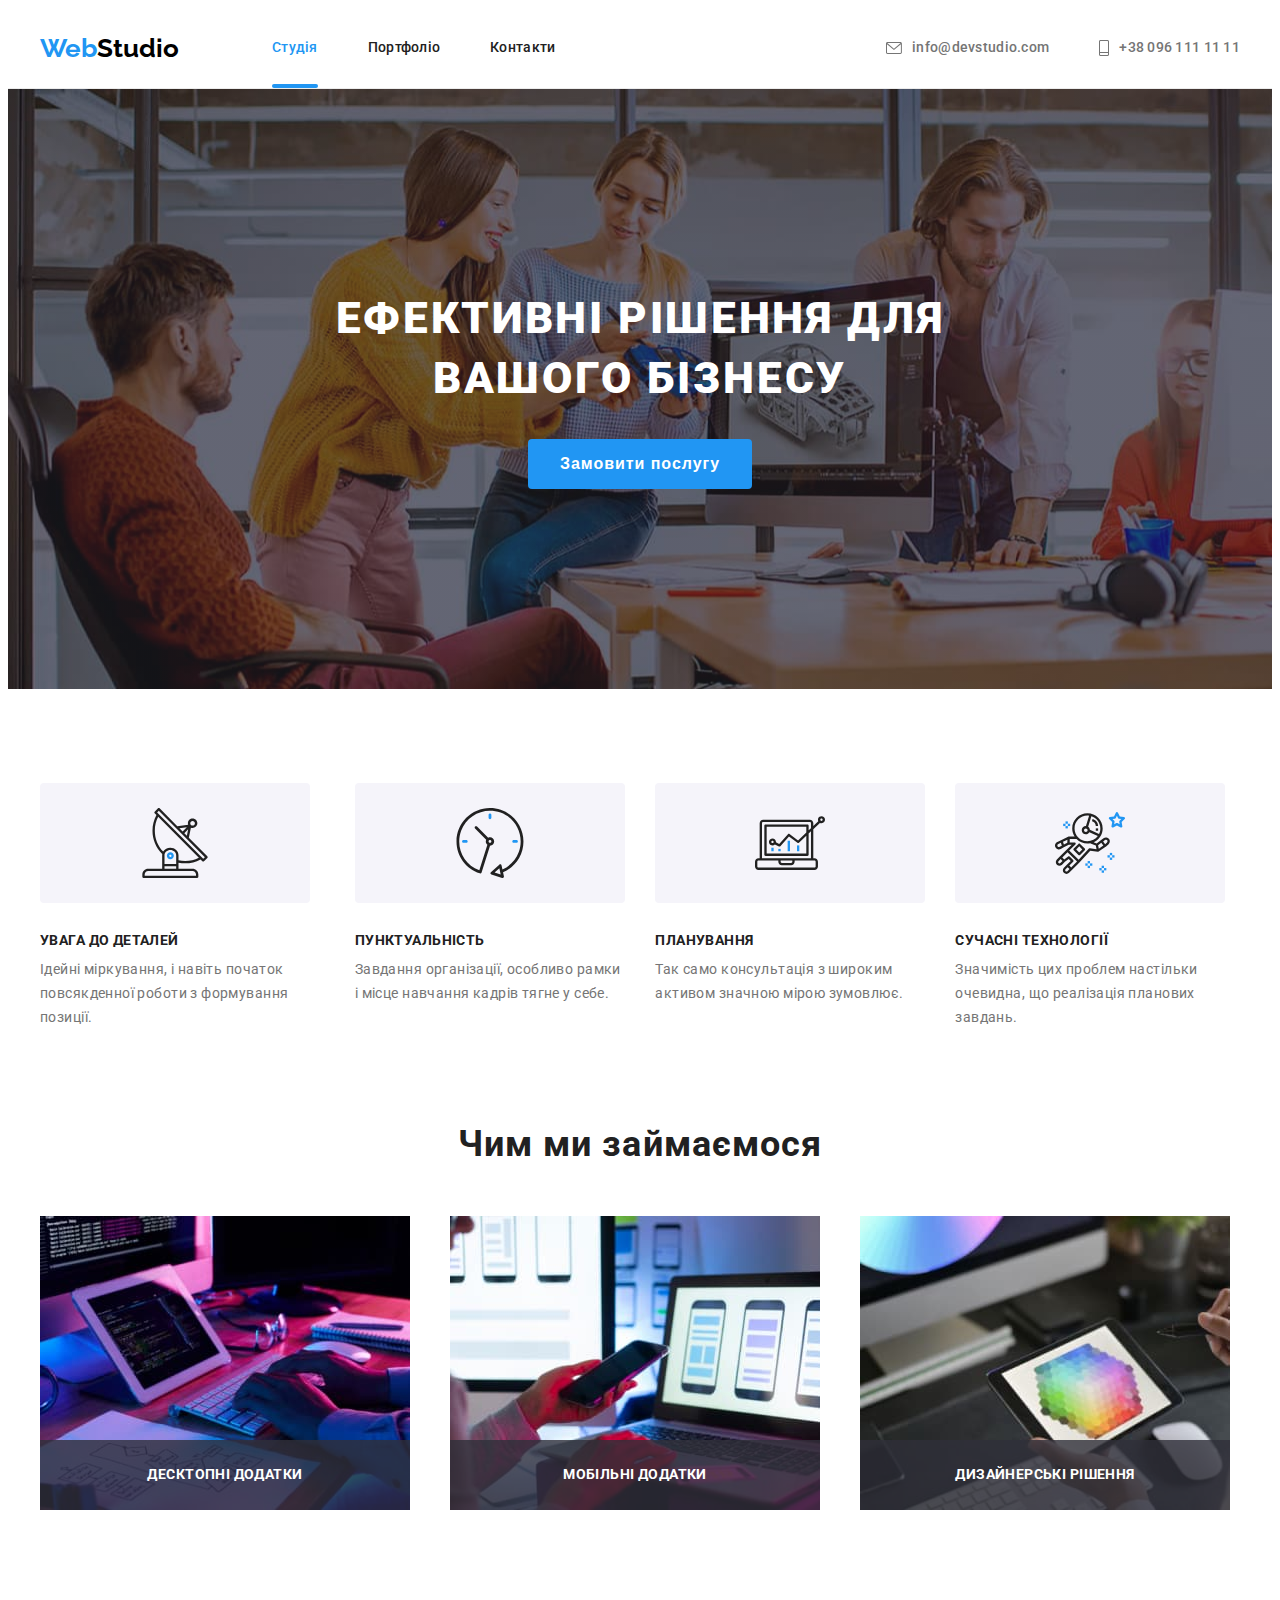
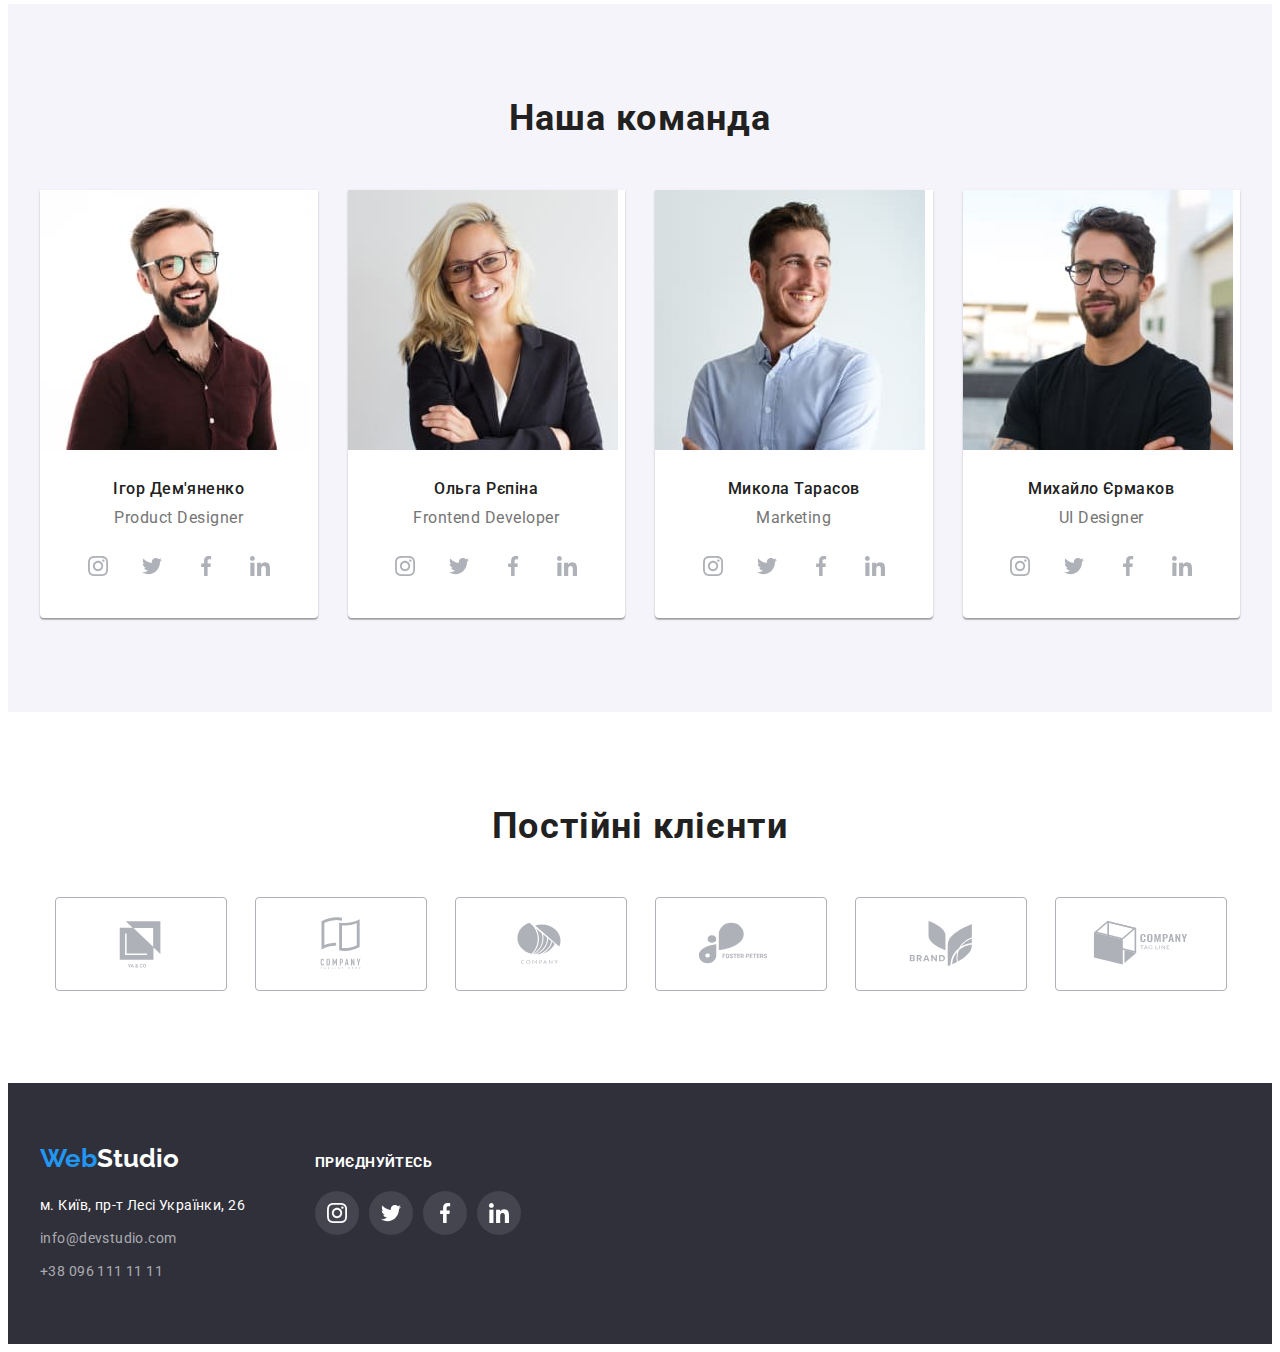
==== index.html @ 1dd3f732 "created and clone rep" ====
<!DOCTYPE html>
<html lang="uk">
  <head>
    <meta charset="UTF-8" />
    <meta http-equiv="X-UA-Compatible" content="IE=edge" />
    <meta name="viewport" content="width=device-width, initial-scale=1.0" />
    <title>Studio</title>
    <link rel="preconnect" href="https://fonts.googleapis.com" />
    <link rel="preconnect" href="https://fonts.gstatic.com" crossorigin />
    <link
      href="https://fonts.googleapis.com/css2?family=Raleway:wght@700&family=Roboto:wght@400;500;700;900&display=swap"
      rel="stylesheet"
    />
    <link
      rel="stylesheet"
      href="https://cdnjs.cloudflare.com/ajax/libs/modern-normalize/1.1.0/modern-normalize.min.css"
      integrity="sha512-wpPYUAdjBVSE4KJnH1VR1HeZfpl1ub8YT/NKx4PuQ5NmX2tKuGu6U/JRp5y+Y8XG2tV+wKQpNHVUX03MfMFn9Q=="
      crossorigin="anonymous"
      referrerpolicy="no-referrer"
    />
    <link rel="stylesheet" href="./css/styles.css" />
  </head>
  <body>
    <header class="page-header">
      <div class="container">
        <a href="" class="logo-header"><span class="web">Web</span>Studio</a>
        <nav>
          <ul class="site-nav-list">
            <li class="item">
              <a href="./index.html" class="link-current">Студія</a>
            </li>
            <li class="item">
              <a href="./portfolio.html" class="link">Портфоліо</a>
            </li>
            <li class="item"><a href="" class="link">Контакти</a></li>
          </ul>
        </nav>
        <ul class="contacts-header">
          <li class="item">
            <a href="mailto:info@devstudio.com">
              <svg class="icon-mail" width="16" height="12">
                <use href="./images/icons.svg#icon-envelope-hover"></use>
              </svg>
              info@devstudio.com
            </a>
          </li>
          <li class="item">
            <a href="tel:+380961111111">
              <svg class="icon-tel" width="10" height="16">
                <use href="./images/icons.svg#icon-Vector"></use>
              </svg>
              +38 096 111 11 11
            </a>
          </li>
        </ul>
      </div>
    </header>
    <main>
      <!-- Блок Герой Hero -->
      <section class="hero">
        <h1>
          Ефективні рішення для <br />
          вашого бізнесу
        </h1>
        <button data-modal-open type="button" class="button-primary">
          Замовити послугу
        </button>
      </section>
      <!-- Секція якості -->
      <section class="section section-quality">
        <div class="container">
          <h2 class="visually-hidden">Секція якості</h2>
          <ul class="quality-item">
            <li class="quality-h-p">
              <div class="quality-icons">
                <svg class="icons-item" width="70" height="70">
                  <use href="./images/icons.svg#icon-antenna-1"></use>
                </svg>
              </div>
              <h3 class="quality-h">УВАГА ДО ДЕТАЛЕЙ</h3>
              <p class="quality-p">
                Ідейні міркування, і навіть початок повсякденної роботи з
                формування позиції.
              </p>
            </li>
            <li class="quality-h-p">
              <div class="quality-icons">
                <svg class="icons-item" width="70" height="70">
                  <use href="./images/icons.svg#icon-clock-1"></use>
                </svg>
              </div>
              <h3 class="quality-h">ПУНКТУАЛЬНІСТЬ</h3>
              <p class="quality-p">
                Завдання організації, особливо рамки і місце навчання кадрів
                тягне у себе.
              </p>
            </li>
            <li class="quality-h-p">
              <div class="quality-icons">
                <svg class="icons-item" width="70" height="70">
                  <use href="./images/icons.svg#icon-diagram-1"></use>
                </svg>
              </div>
              <h3 class="quality-h">ПЛАНУВАННЯ</h3>
              <p class="quality-p">
                Так само консультація з широким активом значною мірою зумовлює.
              </p>
            </li>
            <li class="quality-h-p">
              <div class="quality-icons">
                <svg class="icons-item" width="70" height="70">
                  <use href="./images/icons.svg#icon-astronaut-1"></use>
                </svg>
              </div>
              <h3 class="quality-h">СУЧАСНІ ТЕХНОЛОГІЇ</h3>
              <p class="quality-p">
                Значимість цих проблем настільки очевидна, що реалізація
                планових завдань.
              </p>
            </li>
          </ul>
        </div>
      </section>
      <!-- Чим ми займаємося -->
      <section class="section section-doing">
        <div class="container">
          <h2 class="title">Чим ми займаємося</h2>
          <ul class="doing-item">
            <li>
              <div class="do-description">
                <img src="./images/chertez.jpg" alt="креслення" width="370" />
                <p class="do-about">Десктопні додатки</p>
              </div>
            </li>
            <li>
              <div class="do-description">
                <img src="./images/computer.jpg" alt="телефон" width="370" />
                <p class="do-about">Мобільні додатки</p>
              </div>
            </li>
            <li>
              <div class="do-description">
                <img src="./images/planshet.jpg" alt="планшет" width="370" />
                <p class="do-about">Дизайнерські рішення</p>
              </div>
            </li>
          </ul>
        </div>
      </section>
      <!-- Наша команда -->
      <section class="section section-team">
        <div class="container">
          <h2 class="title">Наша команда</h2>
          <ul class="team-item">
            <li class="team-h-p">
              <img
                src="./images/comanda/pershuy.jpg"
                alt="Ігор Дем'яненко"
                width="270"
              />
              <div class="item-name-position">
                <h3 class="team-name">Ігор Дем'яненко</h3>
                <p class="team-position">Product Designer</p>

                <ul class="team-icons">
                  <li class="team-icons-item">
                    <a class="icons-social" href="#">
                      <svg class="icons-social-team" width="20" height="20">
                        <use href="./images/icons.svg#icon-instagram-2"></use>
                      </svg>
                    </a>
                  </li>
                  <li class="team-icons-item">
                    <a class="icons-social" href="#">
                      <svg class="icons-social-team" width="20" height="20">
                        <use href="./images/icons.svg#icon-twitter-1"></use>
                      </svg>
                    </a>
                  </li>
                  <li class="team-icons-item">
                    <a class="icons-social" href="#">
                      <svg class="icons-social-team" width="20" height="20">
                        <use href="./images/icons.svg#icon-facebook-1"></use>
                      </svg>
                    </a>
                  </li>
                  <li class="team-icons-item">
                    <a class="icons-social" href="#">
                      <svg class="icons-social-team" width="20" height="20">
                        <use href="./images/icons.svg#icon-linkedin-1"></use>
                      </svg>
                    </a>
                  </li>
                </ul>
              </div>
            </li>

            <li class="team-h-p">
              <img
                src="./images/comanda/druga.jpg"
                alt="Ольга Рєпіна"
                width="270"
              />
              <div class="item-name-position">
                <h3 class="team-name">Ольга Рєпіна</h3>
                <p class="team-position">Frontend Developer</p>
                <ul class="team-icons">
                  <li class="team-icons-item">
                    <a class="icons-social" href="#">
                      <svg class="icons-social-team" width="20" height="20">
                        <use href="./images/icons.svg#icon-instagram-2"></use>
                      </svg>
                    </a>
                  </li>
                  <li class="team-icons-item">
                    <a class="icons-social" href="#">
                      <svg class="icons-social-team" width="20" height="20">
                        <use href="./images/icons.svg#icon-twitter-1"></use>
                      </svg>
                    </a>
                  </li>
                  <li class="team-icons-item">
                    <a class="icons-social" href="#">
                      <svg class="icons-social-team" width="20" height="20">
                        <use href="./images/icons.svg#icon-facebook-1"></use>
                      </svg>
                    </a>
                  </li>
                  <li class="team-icons-item">
                    <a class="icons-social" href="#">
                      <svg class="icons-social-team" width="20" height="20">
                        <use href="./images/icons.svg#icon-linkedin-1"></use>
                      </svg>
                    </a>
                  </li>
                </ul>
              </div>
            </li>
            <li class="team-h-p">
              <img
                src="./images/comanda/treriy.jpg"
                alt="Микола Тарасов"
                width="270"
              />
              <div class="item-name-position">
                <h3 class="team-name">Микола Тарасов</h3>
                <p class="team-position">Marketing</p>
                <ul class="team-icons">
                  <li class="team-icons-item">
                    <a class="icons-social" href="#">
                      <svg class="icons-social-team" width="20" height="20">
                        <use href="./images/icons.svg#icon-instagram-2"></use>
                      </svg>
                    </a>
                  </li>
                  <li class="team-icons-item">
                    <a class="icons-social" href="#">
                      <svg class="icons-social-team" width="20" height="20">
                        <use href="./images/icons.svg#icon-twitter-1"></use>
                      </svg>
                    </a>
                  </li>
                  <li class="team-icons-item">
                    <a class="icons-social" href="#">
                      <svg class="icons-social-team" width="20" height="20">
                        <use href="./images/icons.svg#icon-facebook-1"></use>
                      </svg>
                    </a>
                  </li>
                  <li class="team-icons-item">
                    <a class="icons-social" href="#">
                      <svg class="icons-social-team" width="20" height="20">
                        <use href="./images/icons.svg#icon-linkedin-1"></use>
                      </svg>
                    </a>
                  </li>
                </ul>
              </div>
            </li>
            <li class="team-h-p">
              <img
                src="./images/comanda/chervery.jpg"
                alt="Михайло Єрмаков"
                width="270"
              />
              <div class="item-name-position">
                <h3 class="team-name">Михайло Єрмаков</h3>
                <p class="team-position">UI Designer</p>
                <ul class="team-icons">
                  <li class="team-icons-item">
                    <a class="icons-social" href="#">
                      <svg class="icons-social-team" width="20" height="20">
                        <use href="./images/icons.svg#icon-instagram-2"></use>
                      </svg>
                    </a>
                  </li>
                  <li class="team-icons-item">
                    <a class="icons-social" href="#">
                      <svg class="icons-social-team" width="20" height="20">
                        <use href="./images/icons.svg#icon-twitter-1"></use>
                      </svg>
                    </a>
                  </li>
                  <li class="team-icons-item">
                    <a class="icons-social" href="#">
                      <svg class="icons-social-team" width="20" height="20">
                        <use href="./images/icons.svg#icon-facebook-1"></use>
                      </svg>
                    </a>
                  </li>
                  <li class="team-icons-item">
                    <a class="icons-social" href="#">
                      <svg class="icons-social-team" width="20" height="20">
                        <use href="./images/icons.svg#icon-linkedin-1"></use>
                      </svg>
                    </a>
                  </li>
                </ul>
              </div>
            </li>
          </ul>
        </div>
      </section>
      <!-- Постійні клієнти -->
      <section class="section section-clients">
        <div class="container">
          <h2 class="title">Постійні клієнти</h2>
          <ul class="clients">
            <li class="clients-items">
              <a class="clients-link" href="#"
                ><svg class="clients-icons" width="106" height="60">
                  <use href="./images/icons.svg#icon-Logo"></use></svg></a>
            </li>
            <li class="clients-items">
              <a class="clients-link" href="#"
                ><svg class="clients-icons" width="106" height="60">
                  <use href="./images/icons.svg#icon-Logo-2"></use></svg></a>
            </li>
            <li class="clients-items">
              <a class="clients-link" href="#"
                ><svg class="clients-icons" width="106" height="60">
                  <use href="./images/icons.svg#icon-Logo-3"></use></svg></a>
            </li>
            <li class="clients-items">
              <a class="clients-link" href="#"
                ><svg class="clients-icons" width="106" height="60">
                  <use href="./images/icons.svg#icon-Logo-4"></use></svg></a>
            </li>
            <li class="clients-items">
              <a class="clients-link" href="#"
                ><svg class="clients-icons" width="106" height="60">
                  <use href="./images/icons.svg#icon-Logo-5"></use></svg></a>
            </li>
            <li class="clients-items">
              <a class="clients-link" href="#"
                ><svg class="clients-icons" width="106" height="60">
                  <use href="./images/icons.svg#icon-Logo-6"></use></svg></a>
            </li>
          </ul>
        </div>
      </section>
    </main>
    <footer class="footer-bck">
      <div class="container">
        <div class="footer-adress">
          <a href="#" class="logo-footer"><span class="web">Web</span>Studio</a>
          <address>
            <p class="adress">м. Київ, пр-т Лесі Українки, 26</p>
            <ul>
              <li class="footer-contacts">
                <a href="mailto:info@devstudio.com">info@devstudio.com</a>
              </li>
              <li class="footer-contacts">
                <a href="tel:+380961111111">+38 096 111 11 11</a>
              </li>
            </ul>
          </address>
        </div>
        <div class="footer-svg">
          <p class="footer-item">приєднуйтесь</p>
          <ul class="footer-icons">
            <li class="footer-icons-item">
              <a class="icons-social-links" href="#">
                <svg class="icons-social-foot" width="20" height="20">
                  <use href="./images/icons.svg#icon-instagram-2"></use>
                </svg>
              </a>
            </li>
            <li class="footer-icons-item">
              <a class="icons-social-links" href="#">
                <svg class="icons-social-foot" width="20" height="20">
                  <use href="./images/icons.svg#icon-twitter-1"></use>
                </svg>
              </a>
            </li>
            <li class="footer-icons-item">
              <a class="icons-social-links" href="#">
                <svg class="icons-social-foot" width="20" height="20">
                  <use href="./images/icons.svg#icon-facebook-1"></use>
                </svg>
              </a>
            </li>
            <li class="footer-icons-item">
              <a class="icons-social-links" href="#">
                <svg class="icons-social-foot" width="20" height="20">
                  <use href="./images/icons.svg#icon-linkedin-1"></use>
                </svg>
              </a>
            </li>
          </ul>
        </div>
      </div>
    </footer>

    <!-- Modalka -->
    <div class="backdrop is-hidden" data-modal>
      <div class="modal">
        <button type="button" class="modal-close" data-modal-close>
          <svg class="modal-close-icon" width="30" height="30">
            <use href="./images/icons.svg#icon-close-black"></use>
          </svg>
        </button>
      </div>
    </div>
    <script src="./modal.js"></script>
  </body>
</html>
---- css/styles.css ----
:root {
  --brand-color: #212121;
  --background-color: #f5f5f5;
  --total-white: #ffffff;
  --blue-color: #2196f3;
  --p-color: #757575;
  --background-black: #2f303a;
  --hov-foc: #000000;
  --background-btn: #f5f4fa;
}

body {
  background-color: var(--total-white);
  color: var(--brand-color);
  font-family: "Roboto", sans-serif;
}

/* Утіліти */
/* видалила лапки та підкреслювання */
ul {
  list-style: none;
  padding: 0;
  margin: 0;
}
a {
  text-decoration: none;
}
img {
  display: block;
  max-width: 100%;
  height: auto;
}
h1,
h2,
h3,
h4,
h5,
h6,
p {
  margin-top: 0;
  margin-bottom: 0;
  padding: 0;
}
/* Сховати заголовок */
.visually-hidden {
  position: absolute;
  width: 1px;
  height: 1px;
  margin: -1px;
  border: 0;
  padding: 0;
  white-space: nowrap;
  clip-path: inset(100%);
  clip: rect(0 0 0 0);
  overflow: hidden;
}
/* хедер */
.page-header {
  background-color: var(--total-white);
  border-bottom: 1px solid #ececec;
}
.page-header .container {
  display: flex;
  align-items: center;
}

/* site-nav */
.site-nav-list {
  font-weight: 500;
  font-size: 14px;
  line-height: 1.14;
  letter-spacing: 0.02em;
  display: flex;
  margin-left: 93px;
}
.site-nav-list .item:not(:last-child) {
  margin-right: 50px;
}
.link-current {
  position: relative;
}
.link-current::after {
  content: "";

  position: absolute;
  left: 0;
  bottom: 0;
  opacity: 1;
  transition: opacity 250ms cubic-bezier(0.4, 0, 0.2, 1);

  display: block;
  width: 100%;
  height: 4px;
  background-color: var(--blue-color);
  border-radius: 2px;
}
.site-nav-list .link,
.site-nav-list .link-current {
  color: var(--brand-color);
  padding-top: 32px;
  padding-bottom: 32px;
  display: block;

  transition: color 250ms cubic-bezier(0.4, 0, 0.2, 1);
}
.site-nav-list .link-current,
.contacts-header .link-current {
  color: var(--blue-color);

  transition: color 250ms cubic-bezier(0.4, 0, 0.2, 1);
}

.site-nav-list .link:hover,
.site-nav-list .link:focus {
  color: var(--blue-color);
}
.site-nav-list:hover,
.site-nav-list:focus {
  color: var(--hov-foc);
}
.logo-header {
  font-family: "Raleway";
  font-weight: 700;
  font-size: 26px;
  line-height: 1.19;

  color: var(--hov-foc);
}
.web {
  color: var(--blue-color);
}
.contacts-header {
  margin-left: auto;
  display: flex;
  align-items: center;
  justify-content: center;

  font-weight: 500;
  font-size: 14px;
  line-height: 1.14;
  letter-spacing: 0.02em;
}
.contacts-header .item + .item {
  margin-left: 50px;
}
.contacts-header a {
  color: var(--p-color);
  display: flex;
  align-items: center;

  transition: color 250ms cubic-bezier(0.4, 0, 0.2, 1);
}
.contacts-header a:hover,
.contacts-header a:focus {
  color: var(--blue-color);
}
.icon-mail,
.icon-tel {
  margin-right: 10px;
  fill: currentColor;
}

/* Контейнер*/
.container {
  width: 1200px;
  padding-left: 15px;
  padding-right: 15px;
  margin-left: auto;
  margin-right: auto;
}
/* Cекції налаштування */
.section {
  padding-top: 94px;
  padding-bottom: 94px;
}

/* секція герой */
.hero {
  padding-top: 200px;
  padding-bottom: 200px;
  max-width: 1600px;
  margin: 0 auto;


  background-color: rgba(47, 48, 58, 0.4);
  background-image: linear-gradient(
      rgba(47, 48, 58, 0.4),
      rgba(47, 48, 58, 0.4)
    ),
    url(../images/Heroback.jpg);
  color: var(--total-white);
  text-align: center;
}
.hero h1 {
  margin-top: 0;
  margin-bottom: 30px;

  font-weight: 900;
  font-size: 44px;
  line-height: 1.36;
  text-align: center;
  letter-spacing: 0.06em;
  text-transform: uppercase;

  color: var(--total-white);
}
/* brand color #212121 */
/* колір параграфів #757575 */
/* h1 #FFFFFF */
/* голубий акцент #2196F3 */
/* хедер колір фону #FFFFFF */
/* наша команда #F5F4FA */
/* чорний футер #2F303A */

/* Button */
.button {
  display: inline-block;
  border-radius: 4px;
  padding: 6px 25px;
  text-align: center;
  border: none;

  background-color: var(--background-btn);
  color: var(--brand-color);
  font-family: inherit;
  font-weight: 500;
  font-size: 16px;
  line-height: 1.62;
  letter-spacing: 0.03em;
  cursor: pointer;

  transition: color 250ms cubic-bezier(0.4, 0, 0.2, 1),
  background-color 250ms cubic-bezier(0.4, 0, 0.2, 1),
  box-shadow 250ms cubic-bezier(0.4, 0, 0.2, 1);

}
.button:hover,
.button:focus {
  background-color: var(--blue-color);
  color: var(--total-white);
  box-shadow: 0px 3px 1px rgba(0, 0, 0, 0.1), 0px 1px 2px rgba(0, 0, 0, 0.08),
    0px 2px 2px rgba(0, 0, 0, 0.12);
  border-radius: 4px;
}
.button-primary {
  border-radius: 4px;
  padding: 10px 32px;
  min-width: 216px;
  text-align: center;
  border: none;

  transition: color 250ms cubic-bezier(0.4, 0, 0.2, 1),
  background-color 250ms cubic-bezier(0.4, 0, 0.2, 1);

  background-color: var(--blue-color);
  color: var(--total-white);
  font-weight: 700;
  font-size: 16px;
  line-height: 1.87;
  text-align: center;
  letter-spacing: 0.06em;
  cursor: pointer;
}
.button-secondary {
  border-radius: 4px;
  padding: 6px 25px;
  text-align: center;
  border: none;
  box-shadow: 0px 3px 1px rgba(0, 0, 0, 0.1), 0px 1px 2px rgba(0, 0, 0, 0.08),
    0px 2px 2px rgba(0, 0, 0, 0.12);
  border-radius: 4px;

  background-color: var(--blue-color);
  color: var(--total-white);
  font-weight: 500;
  font-size: 16px;
  line-height: 1.62;
  letter-spacing: 0.03em;
  cursor: pointer;
  width: 73px;

  transition: color 250ms cubic-bezier(0.4, 0, 0.2, 1),
  background-color 250ms cubic-bezier(0.4, 0, 0.2, 1);
}
.button-primary:hover,
.button-primary:focus {
  background-color: var(--total-white);
  color: var(--blue-color);
}
/* Секція якості quality */
.quality-item {
  display: flex;
  gap: 30px;
  justify-content: space-between;
}
.quality-h-p {
  flex-basis: calc((100%-90px) / 4);
}
.quality-h {
  margin-bottom: 10px;
  margin-top: 30px;

  font-size: 14px;
  line-height: 1.14;
  letter-spacing: 0.03em;
  text-transform: uppercase;
}
.quality-p {
  font-size: 14px;
  line-height: 1.71;

  letter-spacing: 0.03em;
  color: var(--p-color);
}
.quality-icons {
  display: flex;
  gap: 30px;
  justify-content: center;
  align-items: center;
  border-radius: 4px;

  width: 270px;
  height: 120px;
  background: var(--background-btn);
}
/* .icons-item {
} */
/* Секція чим ми займаємося doing */
.section-doing {
  padding-top: 0;
}
.doing-item {
  display: flex;
  gap: 30px;
  justify-content: space-between;
}
.doing-item li {
  flex-basis: calc((100% - 60px) / 3);
}
.title {
  margin-bottom: 50px;

  font-size: 36px;
  line-height: 1.16;
  text-align: center;
  letter-spacing: 0.03em;
}
.do-description {
  position: relative;
}
.do-about {
  position: absolute;
  display: flex;
  align-items: center;
  justify-content: center;
  bottom: 0px;
  min-width: 370px;
  min-height: 70px;


  font-family: "Roboto";
  font-style: normal;
  font-weight: 700;
  font-size: 14px;
  line-height: 1.14;
  text-align: center;
  letter-spacing: 0.03em;
  text-transform: uppercase;

  background-color: rgba(47, 48, 58, 0.8);
  color: var(--total-white);
}

/* Наша команда team */
.team-item {
  display: flex;
  gap: 30px;
}
.team-h-p {
  flex-basis: calc((100% - 90px) / 4);
  background: #ffffff;
  box-shadow: 0px 1px 3px rgba(0, 0, 0, 0.12), 0px 1px 1px rgba(0, 0, 0, 0.14),
    0px 2px 1px rgba(0, 0, 0, 0.2);
  border-radius: 0px 0px 4px 4px;
}
.team-name,
.team-position {
  text-align: center;
}
.item-name-position {
  padding-top: 30px;
  padding-bottom: 30px;
}
.section-team {
  background-color: var(--background-btn);
}
.team-name {
  margin-bottom: 10px;

  font-weight: 500;
  font-size: 16px;
  line-height: 1.18;
  letter-spacing: 0.03em;
}
.team-position {
  margin-bottom: 16px;

  font-size: 16px;
  line-height: 1.18;
  letter-spacing: 0.03em;
  color: var(--p-color);
}
/* Team Section icons */
.team-icons {
  display: flex;
  justify-content: center;
  gap: 10px;
}
.team-icons-item {
  width: 44px;
  height: 44px;
}
.icons-social {
  width: 100%;
  height: 100%;
  display: flex;
  align-items: center;
  justify-content: center;
  color: #afb1b8;
  border-radius: 50%;

  transition: color 250ms cubic-bezier(0.4, 0, 0.2, 1),
  background-color 250ms cubic-bezier(0.4, 0, 0.2, 1);

}
.icons-social:hover,
.icons-social:focus {
  background-color: var(--blue-color);
  color: var(--total-white);
}
.icons-social-team {
  fill: currentColor;
}
/* Постійні клієнти */
.clients {
  display: flex;
  gap: 30px;
  align-items: center;
  justify-content: center;
}
.clients-items {
  width: 170px;
  height: 92px;
}
.clients-link {
  width: 100%;
  height: 100%;
  display: flex;
  align-items: center;
  justify-content: center;
  color: #afb1b8;
  border: 1px solid #afb1b8;
  border-radius: 4px;

  transition: color 250ms cubic-bezier(0.4, 0, 0.2, 1),
  border 250ms cubic-bezier(0.4, 0, 0.2, 1);
}
.clients-link:hover,
.clients-link:focus {
  color: var(--blue-color);
  border: 1px solid var(--blue-color);
  border-radius: 4px;
}
.clients-icons {
  fill: currentColor;
}
/* футер */
.footer-bck .container {
  display: flex;
  align-items: baseline;
}
.footer-bck {
  background-color: var(--background-black);
  padding-top: 60px;
  padding-bottom: 60px;
}
.logo-footer {
  font-family: "Raleway";
  font-weight: 700;
  font-size: 26px;
  line-height: 1.19;

  color: var(--total-white);
}
.web {
  color: var(--blue-color);
}
.adress {
  margin-bottom: 9px;
  margin-top: 20px;

  font-weight: 400;
  font-size: 14px;
  line-height: 1.71;
  letter-spacing: 0.03em;
  font-style: normal;
  color: var(--total-white);
}
.footer-contacts:first-child {
  margin-bottom: 9px;
}
.footer-contacts {
  font-weight: 400;
  font-size: 14px;
  line-height: 1.71;
  letter-spacing: 0.03em;
  font-style: normal;
}
.footer-contacts a {
  color: rgba(255, 255, 255, 0.6);
}
.footer-contacts a:hover,
.footer-contacts a:focus {
  color: var(--blue-color);
}
/* Футер приєднуйтесь і лінки */
.footer-svg {
  margin-left: 70px;
}
.footer-item {
  margin-bottom: 20px;

  font-family: "Roboto";
  font-style: normal;
  font-weight: 700;
  font-size: 14px;
  line-height: 1.14;
  letter-spacing: 0.03em;
  text-transform: uppercase;

  color: var(--total-white);
}
.footer-icons {
  display: flex;
  justify-content: center;
  gap: 10px;
}
.footer-icons-item {
  width: 44px;
  height: 44px;
  display: flex;
  align-items: center;
  justify-content: center;
}
.icons-social-links {
  width: 100%;
  height: 100%;
  display: flex;
  align-items: center;
  justify-content: center;
  background-color: rgba(255, 255, 255, 0.1);
  border-radius: 50%;
  color: var(--total-white);

  transition: background-color 250ms cubic-bezier(0.4, 0, 0.2, 1);
}
.icons-social-links:hover,
.icons-social-links:focus {
  background-color: var(--blue-color);
  border-radius: 50%;
  color: var(--total-white);
}
.icons-social-foot {
  fill: currentColor;
}

/* Портфоліо */
.portfolio-btn {
  display: flex;
  flex-wrap: wrap;
  justify-content: center;
  gap: 8px;
  margin-bottom: 50px;
}
.portfolio-kards li {
  width: 370px;
  margin-right: 30px;
  margin-bottom: 30px;
}
.portfolio-kards li:nth-child(3n) {
  margin-right: 0;
}
.portfolio-kards li:nth-last-child(-n + 3) {
  margin-bottom: 0;
}
.portfolio-kards li:hover .portfolio-text, 
.port:hover .portfolio-text {
transform: translateY(0);
}

.port {
  display: block;

  transition: box-shadow 250ms cubic-bezier(0.4, 0, 0.2, 1);
}
.port:hover,
.port:focus {
  box-shadow: 0px 1px 1px rgba(0, 0, 0, 0.12), 0px 4px 4px rgba(0, 0, 0, 0.06),
    1px 4px 6px rgba(0, 0, 0, 0.16);
}
.portfolio-wrap {
position: relative;
overflow: hidden;
}
.portfolio-text {
position: absolute;
top: 0;
height: 100%;
transform: translateY(101%);
transition: transform 250ms cubic-bezier(0.4, 0, 0.2, 1); 
overflow: auto;


padding-top: 63px;
padding-right: 24px;
padding-bottom: 63px;
padding-left: 24px;

font-weight: 400;
font-size: 18px;
line-height: 1.55;
letter-spacing: 0.03em;

color: var(--total-white);
background-color: rgba(33, 150, 243, 0.9);

}
.kards-name-p {
  border-right: 1px solid #eeeeee;
  border-bottom: 1px solid #eeeeee;
  border-left: 1px solid #eeeeee;

  padding-top: 20px;
  padding-right: 24px;
  padding-bottom: 20px;
  padding-left: 24px;
}
.portfolio-kards {
  display: flex;
  flex-wrap: wrap;
  margin-top: 34px;
}
.port-name {
  font-size: 18px;
  line-height: 2;
  letter-spacing: 0.06em;
  color: var(--brand-color);
}
.port-p {
  margin-top: 4px;

  font-size: 16px;
  line-height: 1.88;
  letter-spacing: 0.03em;
  color: var(--p-color);
}

/* Модальне вікно */
.backdrop {
  position: fixed;
  top: 0;
  left: 0;
  width: 100%;
  height: 100%;
  background-color: rgba(0, 0, 0, 0.2);

  opacity: 1;
  transition: opacity 250ms cubic-bezier(0.4, 0, 0.2, 1);
}
.backdrop.is-hidden {
  opacity: 0;
  pointer-events: none;
}
.backdrop.is-hidden .modal {
  transform: translate(-50%, -50%) scale(1.1);
}
.modal {
  position: absolute;
  top: 50%;
  left: 50%;
  min-width: 528px;
  min-height: 581px;

  transform: translate(-50%, -50%) scale(1);
  transition: transform 250ms cubic-bezier(0.4, 0, 0.2, 1);

  background: var(--total-white);
  box-shadow: 0px 1px 3px rgba(0, 0, 0, 0.12), 0px 1px 1px rgba(0, 0, 0, 0.14),
    0px 2px 1px rgba(0, 0, 0, 0.2);
  border-radius: 4px;
}
.modal-close {
  position: absolute;
  right: 8px;
  top: 8px;

  display: flex;
  align-items: center;
  justify-content: center;
  cursor: pointer;

  width: 30px;
  height: 30px;
  background-color: transparent;
  border: 1px solid rgba(0, 0, 0, 0.1);
  border-radius: 50%;
}
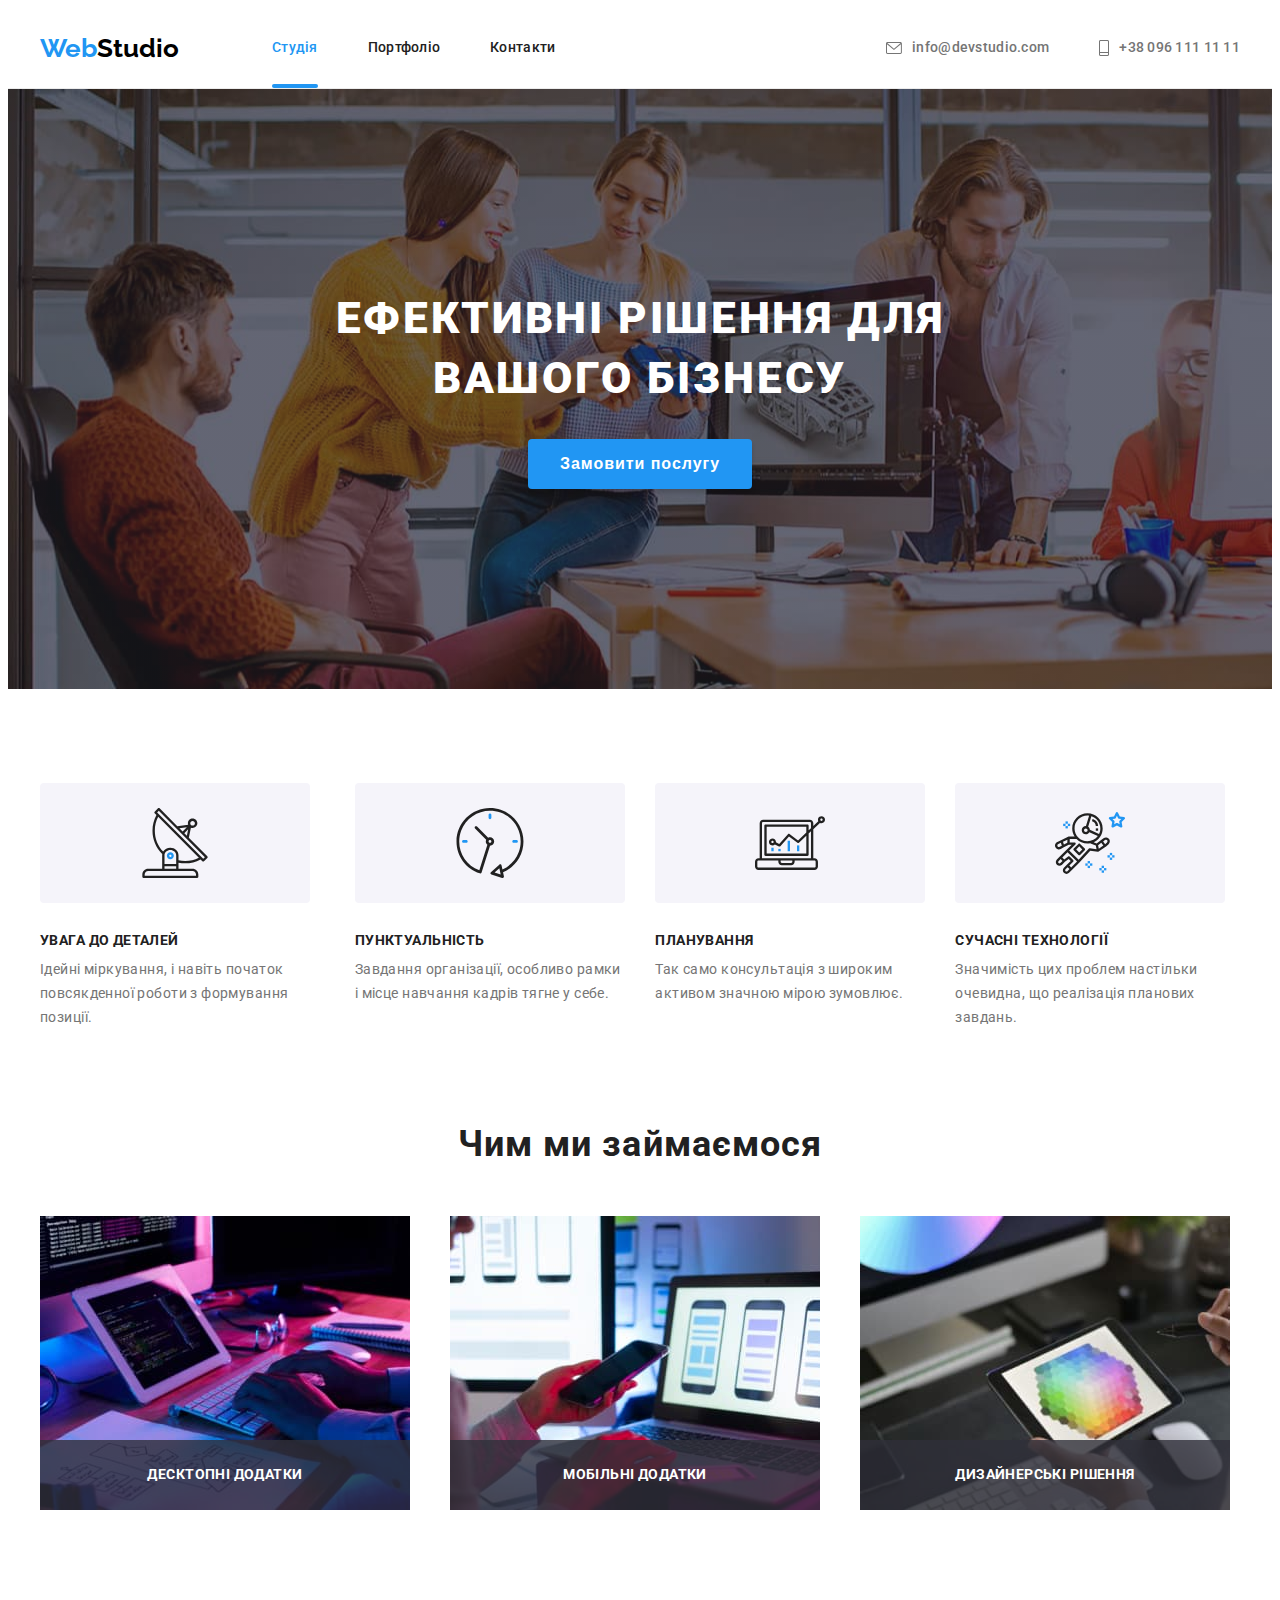
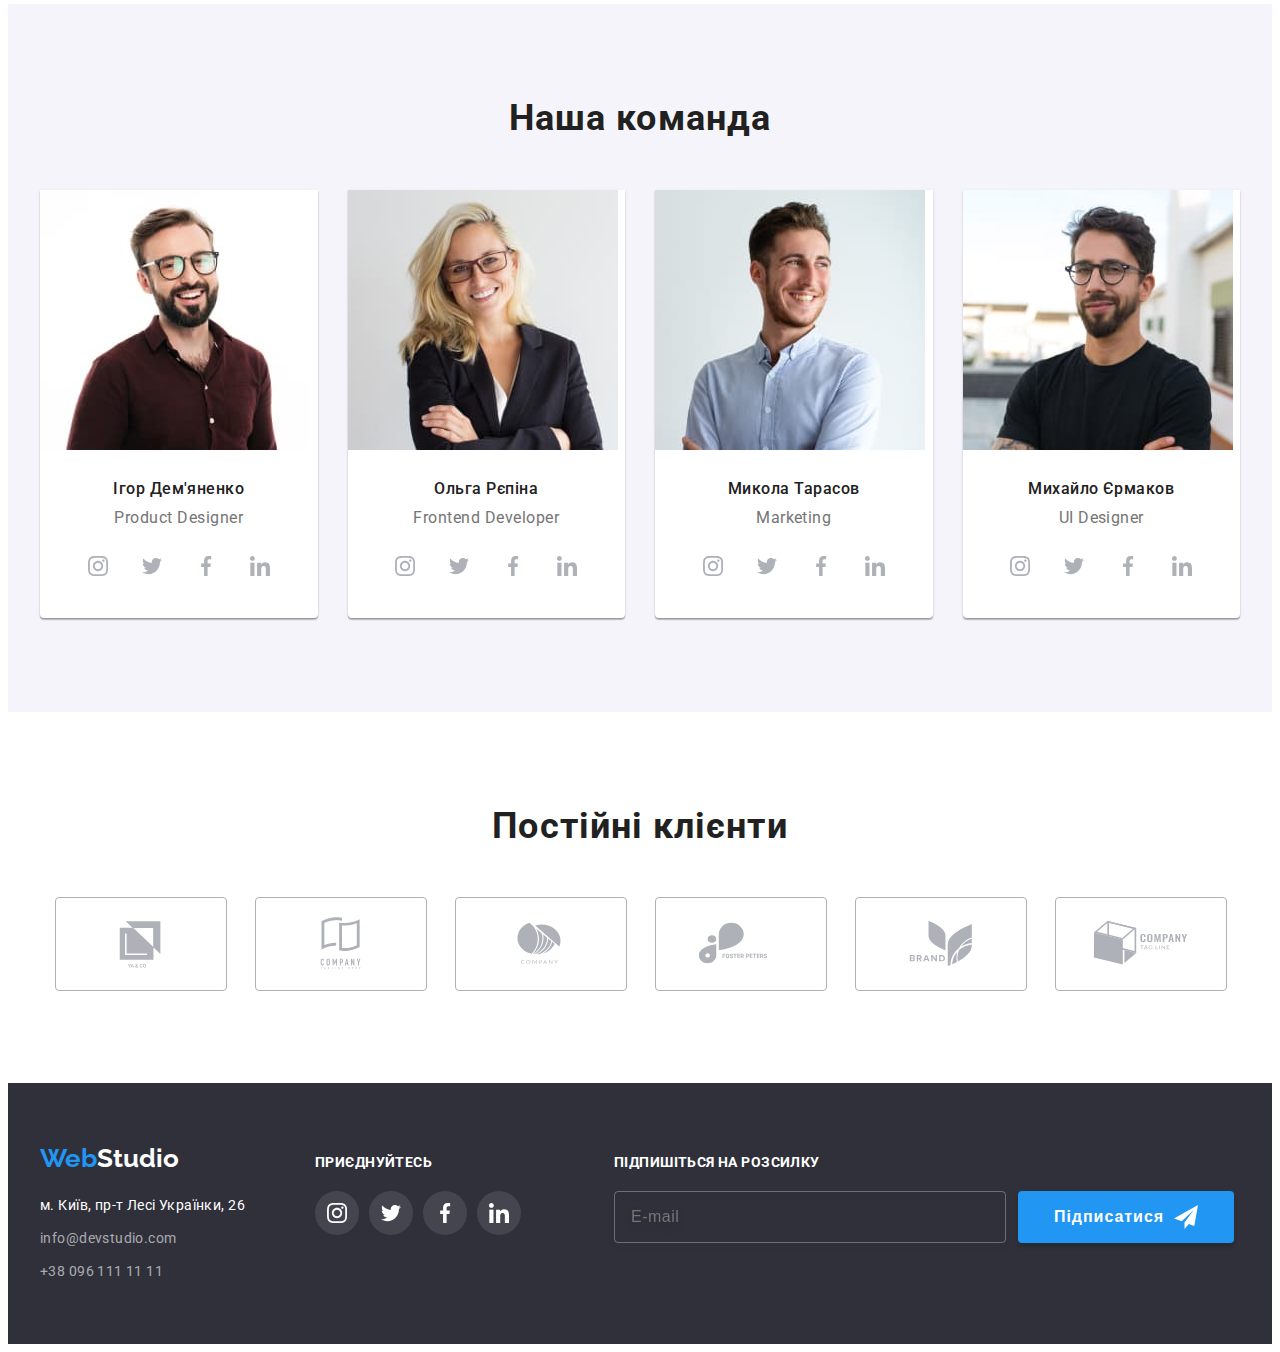
==== commit b77671e2: "ready" ====
--- a/index.html
+++ b/index.html
@@ -376,6 +376,7 @@
             </ul>
           </address>
         </div>
+        
         <div class="footer-svg">
           <p class="footer-item">приєднуйтесь</p>
           <ul class="footer-icons">
@@ -408,6 +409,21 @@
               </a>
             </li>
           </ul>
+        </div>
+
+        <div class="footer-subscribe">
+        <p class="subscribe-p">Підпишіться на розсилку</p>
+        <form class="footer-form">
+        <label class="footer-label">
+        <input type="email" name="subscribe" class="subscribe-input" placeholder="E-mail" />
+        </label>
+        <button type="submit" class="button-primary footer-but">
+          Підписатися
+          <svg class="subscribe-icon" width="24" height="24" >
+          <use href="./images/icons.svg#icon-icon-send"></use>
+          </svg>
+        </button>
+        </form>
         </div>
       </div>
     </footer>
@@ -420,6 +436,45 @@
             <use href="./images/icons.svg#icon-close-black"></use>
           </svg>
         </button>
+    
+        <p class="modal-title">Залиште свої дані, ми вам передзвонимо</p>
+        <form class="modal-form">
+        <label for="user-name" class="input-label">Ім'я</label>
+        <div class="input-wrapper">
+          <input type="text" name="user-name" id="user-name" class="modal-input" placeholder=" " required/>
+          <svg class="modal-icon" width="18" height="18" >
+          <use href="./images/icons.svg#icon-person-black"></use>
+          </svg>
+        </div>
+        
+        <label for="user-tel" class="input-label">Телефон</label>
+        <div class="input-wrapper">
+        <input type="tel" name="user-tel" id="user-tel" class="modal-input" placeholder=" " required/>
+        <svg class="modal-icon" width="18" height="18" >
+          <use href="./images/icons.svg#icon-phone-black"></use>
+          </svg>
+      </div>
+      
+        <label for="user-email" class="input-label">Пошта</label>
+        <div class="input-wrapper">
+        <input type="email" name="user-email" id="user-email" class="modal-input" placeholder=" "/>
+        <svg class="modal-icon" width="18" height="18" >
+          <use href="./images/icons.svg#icon-email-black"></use>
+          </svg>
+      </div>
+        
+      <div class="input-wrapper">
+      <label for="user-text" class="input-label">Коментар</label>
+      <textarea name="user-text" id="user-text" class="modal-comment" placeholder="Введіть текст"></textarea>
+    </div>
+      <!-- Checkbox -->
+      <div class="checkbox-wrapper">
+      <input type="checkbox" name="agreement" id="agreement" class="checkbox-modal visually-hidden" placeholder=" "/>
+      <label for="agreement" class="checkbox-text">Погоджуюся з розсилкою та приймаю</label>
+      <a href="#" class="checkbox-link">Умови договору</a>
+      </div>
+      <button type="submit" class="button-primary check-button">Відправити</button>
+      </form>
       </div>
     </div>
     <script src="./modal.js"></script>
--- a/css/styles.css
+++ b/css/styles.css
@@ -204,13 +204,6 @@
 
   color: var(--total-white);
 }
-/* brand color #212121 */
-/* колір параграфів #757575 */
-/* h1 #FFFFFF */
-/* голубий акцент #2196F3 */
-/* хедер колір фону #FFFFFF */
-/* наша команда #F5F4FA */
-/* чорний футер #2F303A */
 
 /* Button */
 .button {
@@ -254,6 +247,8 @@
 
   background-color: var(--blue-color);
   color: var(--total-white);
+  box-shadow: 0px 4px 4px rgba(0, 0, 0, 0.15);
+  border-radius: 4px;
   font-weight: 700;
   font-size: 16px;
   line-height: 1.87;
@@ -284,8 +279,7 @@
 }
 .button-primary:hover,
 .button-primary:focus {
-  background-color: var(--total-white);
-  color: var(--blue-color);
+background-color: #188CE8;
 }
 /* Секція якості quality */
 .quality-item {
@@ -572,6 +566,59 @@
 }
 .icons-social-foot {
   fill: currentColor;
+}
+/* Footer Subscribe */
+.footer-subscribe {
+  margin-left: 93px;
+}
+.subscribe-p {
+margin-bottom: 20px;
+
+font-weight: 700;
+font-size: 14px;
+line-height: 1.14;
+letter-spacing: 0.03em;
+text-transform: uppercase;
+
+color: var(--total-white);
+}
+.footer-form {
+display: flex;
+}
+.footer-label {
+margin-right: 12px; 
+}
+.subscribe-input {
+width: 358px;
+padding: 15px 16px;
+outline: transparent;
+background-color: transparent;
+transition: border-color 250ms cubic-bezier(0.4, 0, 0.2, 1);
+
+font-weight: 400;
+font-size: 16px;
+line-height: 1.25;
+  
+align-items: center;
+letter-spacing: 0.03em;
+
+color: rgba(255, 255, 255, 0.6);
+border: 1px solid rgba(255, 255, 255, 0.3);
+filter: drop-shadow(0px 4px 4px rgba(0, 0, 0, 0.15));
+border-radius: 4px;
+}
+.subscribe-input:focus,
+.subscribe-input:hover {
+  border-color: var(--blue-color);
+}
+.footer-but {
+display: flex;
+justify-content: center;
+align-items: center;  
+}
+.subscribe-icon {
+margin-left: 10px;
+fill: currentColor;  
 }
 
 /* Портфоліо */
@@ -691,6 +738,8 @@
   min-width: 528px;
   min-height: 581px;
 
+  padding: 40px;
+
   transform: translate(-50%, -50%) scale(1);
   transition: transform 250ms cubic-bezier(0.4, 0, 0.2, 1);
 
@@ -715,3 +764,164 @@
   border: 1px solid rgba(0, 0, 0, 0.1);
   border-radius: 50%;
 }
+.modal-close-icon {
+  fill: currentColor;
+  transition: color 250ms cubic-bezier(0.4, 0, 0.2, 1);
+}
+.modal-close-icon:hover,
+.modal-close-icon:focus {
+  color: var(--blue-color);
+}
+.modal-title {
+  font-weight: 700;
+  font-size: 20px;
+  line-height: 1.15;
+  text-align: center;
+
+  margin-bottom: 12px;
+
+  color: var(--brand-color);  
+}
+.input-label {
+  display: block;
+  position: relative;
+  
+  margin-bottom: 4px;
+
+  color: var(--p-color);
+  font-weight: 400;
+  font-size: 12px;
+  line-height: 1.16;
+  letter-spacing: 0.01em;
+}
+.input-wrapper {
+  position: relative;
+
+  margin-bottom: 10px;
+}
+.modal-input {
+width: 100%;
+height: 45px; 
+border-radius: 4px; 
+border: 1px solid rgba(33, 33, 33, 0.2);
+outline: transparent;
+background-color: transparent;
+font-size: 12px;
+color: var(--hov-foc);
+transition: border-color 250ms cubic-bezier(0.4, 0, 0.2, 1);
+
+padding-left: 36px;
+}
+
+.modal-icon {
+  position: absolute;
+  transition: color 250ms cubic-bezier(0.4, 0, 0.2, 1);
+
+  left: 12px;
+  top: 50%;
+  transform: translateY(-50%);
+}
+.modal-input:focus,
+.modal-input:hover {
+  border-color: var(--blue-color);
+  }
+.modal-input:focus + .modal-icon,
+.modal-input:hover + .modal-icon {
+  fill: var(--blue-color);
+}
+.modal-comment {
+width: 100%; 
+height: 100px;
+border: 1px solid rgba(33, 33, 33, 0.2);
+border-radius: 4px;
+color: var(--hov-foc);
+outline: transparent;
+background-color: transparent;
+transition: border-color 250ms cubic-bezier(0.4, 0, 0.2, 1);
+resize: none; 
+
+font-weight: 400;
+font-size: 12px;
+line-height: 1.16;
+letter-spacing: 0.01em;
+
+padding: 12px 16px;
+margin-bottom: 10px;
+}
+.modal-comment::placeholder {
+  color:rgba(117, 117, 117, 0.5); 
+}
+.modal-comment:hover,
+.modal-comment:focus {
+border-color: var(--blue-color);
+}
+
+/* Checkbox */
+.checkbox-wrapper {
+display: flex;
+align-items: center;
+padding-left: 11px;
+margin-bottom: 30px;
+}
+.checkbox-text {
+display: flex;
+align-items: center;
+
+margin-right: 8px;
+
+font-weight: 400;
+font-size: 14px;
+line-height: 1.71;
+
+color: var(--p-color);
+}
+.checkbox-text::before {
+content: " "; 
+width: 16px;
+height: 15px;
+border: 2px solid var(--brand-color);
+border-radius: 2px;
+cursor: pointer;
+
+margin-right: 8px;
+}
+
+.checkbox-modal:checked + .checkbox-text::before {
+background-color: var(--blue-color);
+border: none;
+background-image: url(../images/iconcheck.svg);
+background-position: center;
+background-repeat: no-repeat;
+transition: border-color 250ms cubic-bezier(0.4, 0, 0.2, 1);
+}
+.checkbox-modal:focus + .checkbox-text::before {
+border-color: var(--blue-color);
+}
+.checkbox-link {
+position: relative;
+
+font-weight: 400;
+font-size: 14px;
+line-height: 1.71;
+color: var(--blue-color); 
+}
+.checkbox-link::after {
+  content: "";
+
+  position: absolute;
+  left: 0;
+  bottom: 3px;
+  
+  display: block;
+  width: 100%;
+  height: 1px;
+  background-color: var(--blue-color);
+}
+.check-button {
+display: flex;
+justify-content: center;
+align-items: center;
+margin-left: 110px;
+}
+
+
